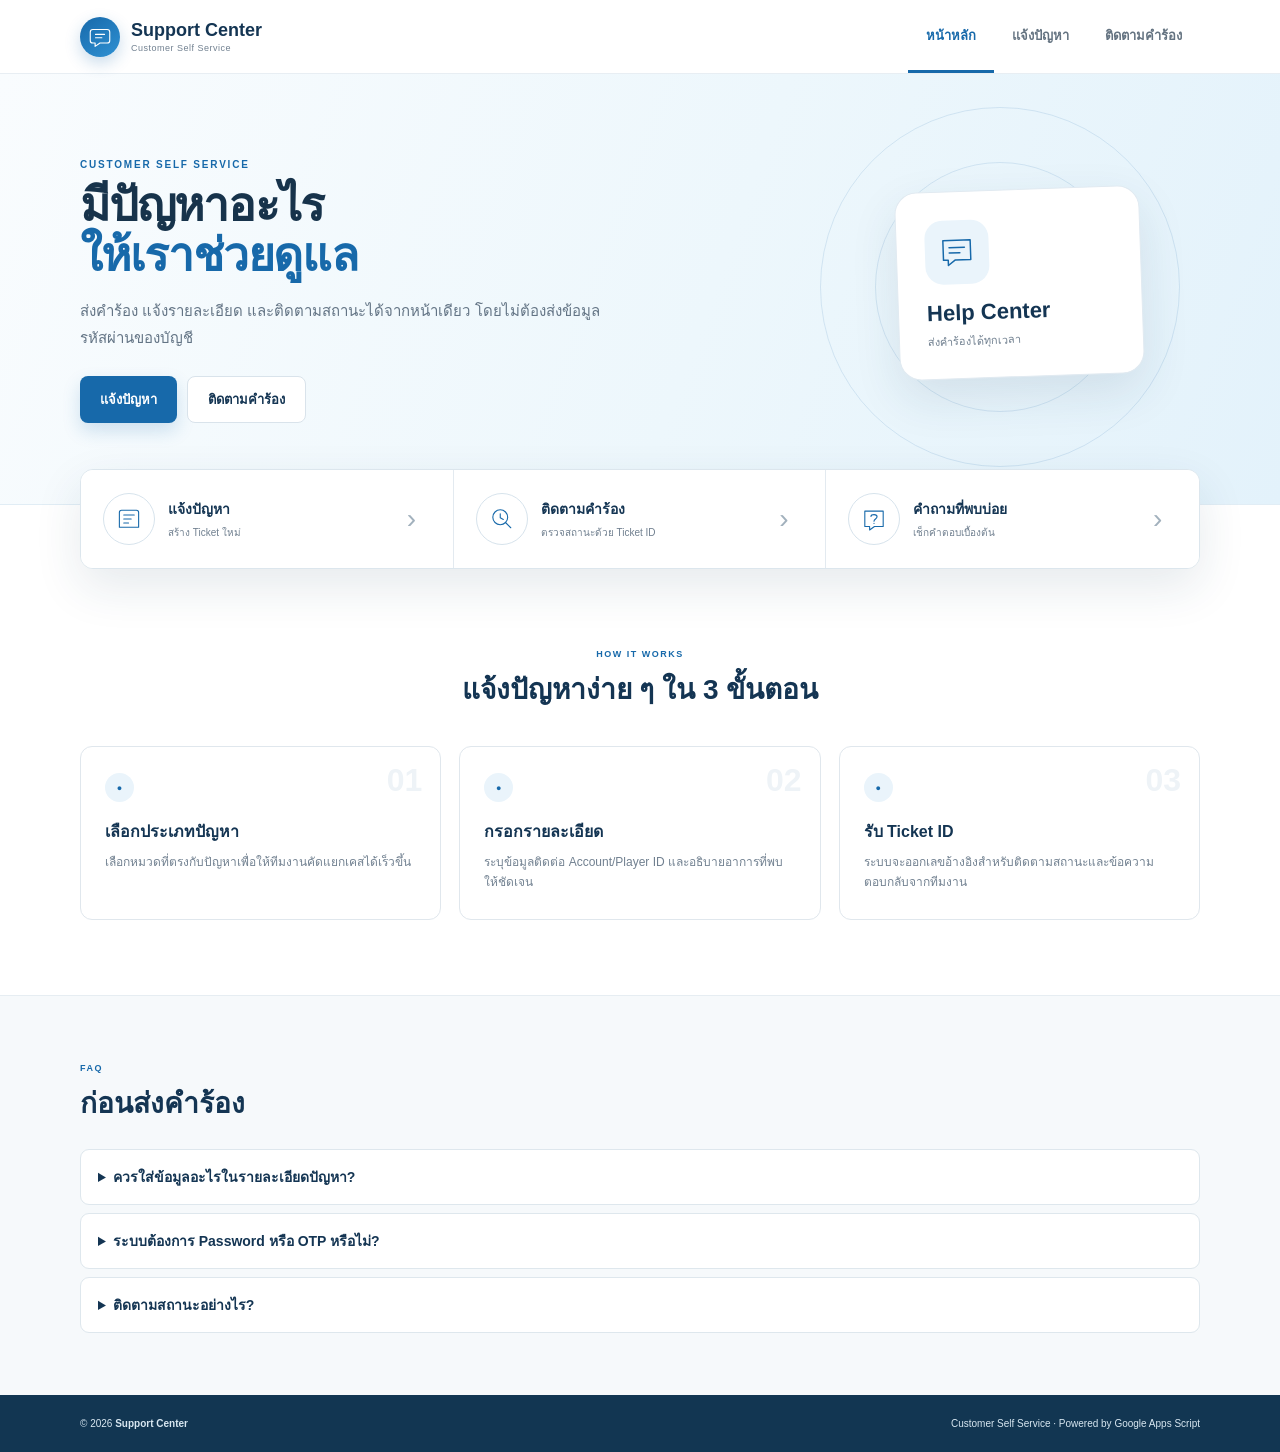
==== index.html @ 2b3e98c8 "Add files via upload" ====
<!doctype html>
<html lang="th">
<head>
  <meta charset="utf-8">
  <meta name="viewport" content="width=device-width,initial-scale=1,viewport-fit=cover">
  <meta name="theme-color" content="#1769aa">
  <meta name="description" content="Customer Self Service สำหรับแจ้งปัญหาและติดตามคำร้อง">
  <title>Support Center · Customer Self Service</title>
  <link rel="stylesheet" href="style.css?v=1.0">
</head>
<body>
  <div class="page-loader" id="pageLoader" aria-live="polite">
    <div class="loader-logo" aria-hidden="true">
      <svg viewBox="0 0 64 64"><path d="M13 12h38a7 7 0 0 1 7 7v22a7 7 0 0 1-7 7H32L19 57v-9h-6a7 7 0 0 1-7-7V19a7 7 0 0 1 7-7Z"/><path d="M20 25h24M20 34h17"/></svg>
    </div>
    <strong>Support Center</strong>
    <span>กำลังเตรียมระบบบริการช่วยเหลือ...</span>
  </div>

  <header class="topbar">
    <div class="topbar-inner shell">
      <a href="index.html" class="brand" aria-label="Support Center">
        <span class="brand-mark">
          <svg viewBox="0 0 64 64" aria-hidden="true"><path d="M13 12h38a7 7 0 0 1 7 7v22a7 7 0 0 1-7 7H32L19 57v-9h-6a7 7 0 0 1-7-7V19a7 7 0 0 1 7-7Z"/><path d="M20 25h24M20 34h17"/></svg>
        </span>
        <span><b data-brand>Support Center</b><small>Customer Self Service</small></span>
      </a>
      <nav class="topnav" aria-label="เมนูหลัก">
        <a class="active" href="index.html">หน้าหลัก</a>
        <a href="ticket.html">แจ้งปัญหา</a>
        <a href="track.html">ติดตามคำร้อง</a>
      </nav>
    </div>
  </header>

  <main>
    <section class="hero">
      <div class="shell hero-inner">
        <div class="hero-copy">
          <span class="eyebrow">CUSTOMER SELF SERVICE</span>
          <h1>มีปัญหาอะไร<br><span>ให้เราช่วยดูแล</span></h1>
          <p>ส่งคำร้อง แจ้งรายละเอียด และติดตามสถานะได้จากหน้าเดียว โดยไม่ต้องส่งข้อมูลรหัสผ่านของบัญชี</p>
          <div class="hero-actions">
            <a class="btn primary" href="ticket.html">แจ้งปัญหา</a>
            <a class="btn ghost" href="track.html">ติดตามคำร้อง</a>
          </div>
        </div>
        <div class="hero-visual" aria-hidden="true">
          <div class="support-orbit orbit-a"></div>
          <div class="support-orbit orbit-b"></div>
          <div class="support-card-float">
            <div class="float-icon">
              <svg viewBox="0 0 64 64"><path d="M9 12h46v33H29L17 54v-9H9z"/><path d="M19 24h26M19 33h18"/></svg>
            </div>
            <b>Help Center</b>
            <span>ส่งคำร้องได้ทุกเวลา</span>
          </div>
        </div>
      </div>
    </section>

    <section class="shell action-strip" aria-label="บริการด่วน">
      <a href="ticket.html" class="action-card">
        <span class="action-icon">
          <svg viewBox="0 0 64 64"><path d="M15 12h34a5 5 0 0 1 5 5v34H10V17a5 5 0 0 1 5-5Z"/><path d="M20 23h24M20 32h17M20 41h11"/></svg>
        </span>
        <div><strong>แจ้งปัญหา</strong><small>สร้าง Ticket ใหม่</small></div>
        <span class="arrow">›</span>
      </a>
      <a href="track.html" class="action-card">
        <span class="action-icon">
          <svg viewBox="0 0 64 64"><circle cx="28" cy="28" r="17"/><path d="m40 40 12 12M28 20v9l7 4"/></svg>
        </span>
        <div><strong>ติดตามคำร้อง</strong><small>ตรวจสถานะด้วย Ticket ID</small></div>
        <span class="arrow">›</span>
      </a>
      <a href="#faq" class="action-card">
        <span class="action-icon">
          <svg viewBox="0 0 64 64"><path d="M11 14h42v35H33l-11 8v-8H11z"/><path d="M25 26c.4-5 14-6 14 1 0 5-7 5-7 10M32 42h.01"/></svg>
        </span>
        <div><strong>คำถามที่พบบ่อย</strong><small>เช็กคำตอบเบื้องต้น</small></div>
        <span class="arrow">›</span>
      </a>
    </section>

    <section class="shell section-block">
      <div class="section-title center">
        <span>HOW IT WORKS</span>
        <h2>แจ้งปัญหาง่าย ๆ ใน 3 ขั้นตอน</h2>
      </div>
      <div class="steps-grid">
        <article class="step-card"><em>01</em><span class="step-icon">●</span><h3>เลือกประเภทปัญหา</h3><p>เลือกหมวดที่ตรงกับปัญหาเพื่อให้ทีมงานคัดแยกเคสได้เร็วขึ้น</p></article>
        <article class="step-card"><em>02</em><span class="step-icon">●</span><h3>กรอกรายละเอียด</h3><p>ระบุข้อมูลติดต่อ Account/Player ID และอธิบายอาการที่พบให้ชัดเจน</p></article>
        <article class="step-card"><em>03</em><span class="step-icon">●</span><h3>รับ Ticket ID</h3><p>ระบบจะออกเลขอ้างอิงสำหรับติดตามสถานะและข้อความตอบกลับจากทีมงาน</p></article>
      </div>
    </section>

    <section class="faq-band" id="faq">
      <div class="shell">
        <div class="section-title"><span>FAQ</span><h2>ก่อนส่งคำร้อง</h2></div>
        <div class="faq-list">
          <details><summary>ควรใส่ข้อมูลอะไรในรายละเอียดปัญหา?</summary><p>ระบุสิ่งที่กำลังทำก่อนเกิดปัญหา วันเวลาโดยประมาณ ข้อความ Error และขั้นตอนที่ลองแก้ไปแล้ว เพื่อช่วยให้ตรวจสอบได้เร็วขึ้น</p></details>
          <details><summary>ระบบต้องการ Password หรือ OTP หรือไม่?</summary><p>ไม่ต้องกรอก Password, OTP, Recovery Code หรือข้อมูลลับอื่นใดในฟอร์มแจ้งปัญหา</p></details>
          <details><summary>ติดตามสถานะอย่างไร?</summary><p>ใช้ Ticket ID ที่ได้รับหลังส่งคำร้องร่วมกับ Email เดียวกับที่ใช้แจ้งปัญหาในหน้า “ติดตามคำร้อง”</p></details>
        </div>
      </div>
    </section>
  </main>

  <footer class="footer"><div class="shell footer-inner"><span>© <span id="year"></span> <b data-brand>Support Center</b></span><span>Customer Self Service · Powered by Google Apps Script</span></div></footer>
  <script src="config.js?v=1.0"></script>
  <script src="common.js?v=1.0"></script>
</body>
</html>
---- style.css ----
:root{--blue:#1769aa;--blue2:#0e4f86;--blueSoft:#eaf4fb;--navy:#143553;--ink:#243444;--muted:#718090;--line:#d9e3eb;--soft:#f5f8fb;--white:#fff;--green:#198754;--amber:#c98214;--red:#c94848;--shadow:0 18px 48px rgba(25,61,91,.11);--radius:14px}*{box-sizing:border-box}html{scroll-behavior:smooth}body{margin:0;font-family:Arial,"Noto Sans Thai",Tahoma,sans-serif;color:var(--ink);background:#fff;font-size:14px}a{color:inherit}.shell{width:min(1120px,calc(100% - 36px));margin:auto}.topbar{height:74px;background:#fff;border-bottom:1px solid #e8eef3;position:sticky;top:0;z-index:30}.topbar-inner{height:100%;display:flex;align-items:center;justify-content:space-between;gap:28px}.brand{display:flex;align-items:center;gap:11px;text-decoration:none;color:var(--navy);min-width:220px}.brand-mark{display:grid;place-items:center;width:40px;height:40px;background:linear-gradient(145deg,var(--blue),#2f91d3);border-radius:50%;box-shadow:0 6px 16px rgba(23,105,170,.24)}.brand-mark svg{width:24px;height:24px;fill:none;stroke:#fff;stroke-width:3;stroke-linecap:round;stroke-linejoin:round}.brand b,.brand small{display:block}.brand b{font-size:18px;line-height:1}.brand small{margin-top:4px;font-size:9px;color:var(--muted);letter-spacing:.5px}.topnav{display:flex;height:100%;align-items:stretch}.topnav a{display:flex;align-items:center;padding:0 18px;text-decoration:none;font-size:13px;font-weight:700;color:#647381;border-bottom:3px solid transparent}.topnav a:hover,.topnav a.active{color:var(--blue);border-bottom-color:var(--blue)}.hero{min-height:430px;background:linear-gradient(110deg,#f9fcfe 0%,#edf7fc 55%,#e3f2fb 100%);overflow:hidden;border-bottom:1px solid #e1edf5}.hero-inner{min-height:430px;display:grid;grid-template-columns:1.05fr .95fr;align-items:center;position:relative}.hero-copy{padding:42px 0;position:relative;z-index:2}.eyebrow{font-size:10px;font-weight:800;letter-spacing:1.8px;color:var(--blue)}.hero h1{font-size:46px;line-height:1.08;margin:10px 0 16px;color:#17334b;letter-spacing:-1.2px}.hero h1 span{color:var(--blue)}.hero p{max-width:530px;font-size:15px;line-height:1.8;color:#637485;margin:0}.hero-actions{display:flex;gap:10px;margin-top:25px}.btn{appearance:none;border:0;border-radius:8px;padding:12px 20px;font:700 13px Arial,"Noto Sans Thai",Tahoma,sans-serif;text-decoration:none;display:inline-flex;align-items:center;justify-content:center;cursor:pointer;transition:.16s transform,.16s box-shadow,.16s background}.btn:hover{transform:translateY(-1px)}.btn.primary{background:var(--blue);color:#fff;box-shadow:0 8px 18px rgba(23,105,170,.18)}.btn.primary:hover{background:var(--blue2)}.btn.ghost{background:#fff;border:1px solid var(--line);color:var(--navy)}.hero-visual{height:100%;position:relative}.support-orbit{position:absolute;border:1px solid rgba(23,105,170,.13);border-radius:50%}.orbit-a{width:360px;height:360px;right:20px;top:33px}.orbit-b{width:250px;height:250px;right:75px;top:88px}.support-card-float{position:absolute;right:58px;top:115px;width:245px;background:#fff;border:1px solid #e1eaf1;border-radius:22px;padding:28px;box-shadow:var(--shadow);transform:rotate(-2deg)}.float-icon{width:64px;height:64px;border-radius:18px;background:var(--blueSoft);display:grid;place-items:center;margin-bottom:16px}.float-icon svg{width:38px;height:38px;fill:none;stroke:var(--blue);stroke-width:2.5;stroke-linecap:round;stroke-linejoin:round}.support-card-float b,.support-card-float span{display:block}.support-card-float b{font-size:22px;color:var(--navy)}.support-card-float span{font-size:11px;color:var(--muted);margin-top:6px}.action-strip{display:grid;grid-template-columns:repeat(3,1fr);margin-top:-36px;position:relative;z-index:5;background:#fff;border:1px solid #dce6ed;border-radius:13px;box-shadow:var(--shadow);overflow:hidden}.action-card{display:grid;grid-template-columns:54px 1fr 24px;align-items:center;gap:11px;padding:23px 22px;text-decoration:none;border-right:1px solid #e3eaf0;background:#fff;transition:.15s background}.action-card:last-child{border-right:0}.action-card:hover{background:#f7fbfe}.action-icon{width:52px;height:52px;border:1px solid #d7e3ec;border-radius:50%;display:grid;place-items:center}.action-icon svg{width:28px;height:28px;fill:none;stroke:var(--blue);stroke-width:2.5;stroke-linecap:round;stroke-linejoin:round}.action-card strong,.action-card small{display:block}.action-card strong{font-size:14px;color:var(--navy)}.action-card small{font-size:10px;color:var(--muted);margin-top:5px}.arrow{font-size:28px;color:#a2b1bd}.section-block{padding:75px 0}.section-title span{font-size:9px;font-weight:800;letter-spacing:1.5px;color:var(--blue)}.section-title h2{margin:7px 0 0;font-size:28px;color:var(--navy)}.section-title.center{text-align:center}.steps-grid{display:grid;grid-template-columns:repeat(3,1fr);gap:18px;margin-top:35px}.step-card{position:relative;padding:26px 24px;border:1px solid #e0e7ed;border-radius:12px;background:#fff}.step-card em{position:absolute;right:18px;top:15px;font-size:32px;font-style:normal;font-weight:800;color:#eef3f7}.step-icon{display:grid;place-items:center;width:29px;height:29px;border-radius:50%;background:var(--blueSoft);color:var(--blue);font-size:9px}.step-card h3{margin:17px 0 8px;color:var(--navy);font-size:16px}.step-card p{margin:0;font-size:12px;line-height:1.7;color:var(--muted)}.faq-band{background:#f6f9fb;border-top:1px solid #e6edf2;padding:62px 0}.faq-list{margin-top:24px;display:grid;gap:8px}.faq-list details{background:#fff;border:1px solid #dee7ed;border-radius:9px;padding:0 17px}.faq-list summary{cursor:pointer;padding:16px 0;font-weight:700;color:var(--navy)}.faq-list p{margin:0 0 17px;color:var(--muted);line-height:1.7;font-size:12px}.footer{background:#123652;color:#d8e7f1;padding:23px 0;font-size:10px}.footer-inner{display:flex;justify-content:space-between;gap:20px}.page-loader{position:fixed;inset:0;z-index:100;background:#fff;display:flex;align-items:center;justify-content:center;flex-direction:column;gap:7px;transition:.35s opacity,.35s visibility}.page-loader.hide{opacity:0;visibility:hidden}.loader-logo{width:58px;height:58px;display:grid;place-items:center;border-radius:50%;background:var(--blue);margin-bottom:7px;animation:pulse 1.1s infinite alternate}.loader-logo svg{width:34px;fill:none;stroke:#fff;stroke-width:3;stroke-linecap:round;stroke-linejoin:round}.page-loader strong{font-size:19px;color:var(--navy)}.page-loader span{font-size:10px;color:var(--muted)}@keyframes pulse{to{transform:scale(1.06);box-shadow:0 0 0 11px rgba(23,105,170,.08)}}
/* inner */.inner-page{background:#f6f9fb}.support-main{padding:42px 0 70px}.inner-hero{text-align:center;max-width:700px;margin:0 auto 30px}.inner-hero h1{font-size:34px;margin:7px 0;color:var(--navy)}.inner-hero p{margin:0;color:var(--muted);line-height:1.7}.progress-stepper{max-width:820px;margin:0 auto 24px;padding:0;display:grid;grid-template-columns:repeat(4,1fr);list-style:none;position:relative}.progress-stepper:before{content:"";position:absolute;left:12.5%;right:12.5%;top:18px;height:2px;background:#dce5ec}.progress-stepper li{position:relative;text-align:center;color:#93a0ac}.progress-stepper span{display:grid;place-items:center;width:36px;height:36px;border-radius:50%;background:#e7edf2;border:4px solid #f6f9fb;margin:auto;position:relative;z-index:2;font-size:11px;font-weight:800}.progress-stepper b{display:block;font-size:10px;margin-top:6px}.progress-stepper li.active,.progress-stepper li.done{color:var(--blue)}.progress-stepper li.active span,.progress-stepper li.done span{background:var(--blue);color:#fff}.ticket-wizard{max-width:900px;margin:auto}.wizard-panel{display:none;background:#fff;border:1px solid #dce5ec;border-radius:12px;box-shadow:0 9px 30px rgba(38,67,89,.06);padding:30px}.wizard-panel.active{display:block}.panel-head{border-bottom:1px solid #e7edf2;padding-bottom:17px;margin-bottom:22px}.panel-head>span{font-size:9px;letter-spacing:1.5px;font-weight:800;color:var(--blue)}.panel-head h2{font-size:22px;color:var(--navy);margin:6px 0}.panel-head p{font-size:11px;color:var(--muted);margin:0}.problem-grid{display:grid;grid-template-columns:repeat(3,1fr);gap:11px}.problem-option{position:relative;padding:20px 17px;border:1px solid #dce5ec;border-radius:10px;background:#fff;cursor:pointer;text-align:left;color:var(--ink);transition:.15s border,.15s background,.15s box-shadow}.problem-option:hover{border-color:#a8c8de;background:#f9fcfe}.problem-option.selected{border-color:var(--blue);background:var(--blueSoft);box-shadow:0 0 0 2px rgba(23,105,170,.08)}.problem-option svg{width:27px;height:27px;fill:none;stroke:var(--blue);stroke-width:2.3;stroke-linecap:round;stroke-linejoin:round}.problem-option b,.problem-option small{display:block}.problem-option b{font-size:13px;margin-top:12px;color:var(--navy)}.problem-option small{font-size:9px;color:var(--muted);margin-top:5px;line-height:1.5}.form-grid{display:grid;gap:16px}.form-grid.two{grid-template-columns:1fr 1fr}.form-grid label>span,.track-form label>span{display:block;font-size:11px;font-weight:700;color:#485968;margin-bottom:7px}.form-grid em{font-style:normal;color:var(--red)}input,textarea,select{width:100%;border:1px solid #cfdbe4;border-radius:7px;background:#fff;color:var(--ink);padding:12px 13px;font:400 13px Arial,"Noto Sans Thai",Tahoma,sans-serif;outline:none;transition:.15s border,.15s box-shadow}input:focus,textarea:focus,select:focus{border-color:#5a9ecb;box-shadow:0 0 0 3px rgba(23,105,170,.08)}input.invalid,textarea.invalid{border-color:#dc6b6b;background:#fffafa}textarea{min-height:170px;resize:vertical;line-height:1.6}.counter{display:block;text-align:right;margin-top:5px;color:var(--muted);font-size:9px}.security-note{display:flex;gap:9px;align-items:flex-start;background:#fff8e9;border:1px solid #f2ddb7;border-radius:8px;padding:12px 14px;margin-top:18px;font-size:10px;line-height:1.55;color:#715528}.security-note b{white-space:nowrap}.wizard-actions{display:flex;justify-content:space-between;gap:10px;margin-top:25px;padding-top:20px;border-top:1px solid #e8eef3}.wizard-actions.end{justify-content:flex-end}.upload-box{border:1px dashed #bfcfdb;border-radius:10px;padding:17px;background:#f9fbfc;display:grid;grid-template-columns:1fr auto;gap:12px;align-items:center}.upload-box b,.upload-box small{display:block}.upload-box b{font-size:11px}.upload-box small{color:var(--muted);font-size:9px;margin-top:4px}.upload-btn{display:inline-flex!important;align-items:center;justify-content:center;background:#fff;border:1px solid #cdd9e2;border-radius:7px;padding:9px 12px;font-size:10px;font-weight:700;cursor:pointer}.upload-btn input{display:none}.file-list{grid-column:1/-1;display:grid;gap:6px}.file-item{display:flex;justify-content:space-between;gap:10px;background:#fff;border:1px solid #e0e7ed;border-radius:7px;padding:8px 10px;font-size:9px}.file-item span:last-child{color:var(--muted)}.review-card{border:1px solid #dce5ec;border-radius:10px;overflow:hidden}.review-row{display:grid;grid-template-columns:170px 1fr;border-bottom:1px solid #e8eef3}.review-row:last-child{border-bottom:0}.review-row b{background:#f6f9fb;padding:12px 14px;font-size:10px;color:#61717e}.review-row span{padding:12px 14px;font-size:11px;white-space:pre-wrap;overflow-wrap:anywhere}.consent{display:flex;gap:10px;align-items:flex-start;margin-top:18px;font-size:10px;line-height:1.5;color:#637482}.consent input{width:auto;margin-top:1px}.hp-field,.hidden-frame{position:absolute!important;width:1px!important;height:1px!important;opacity:0!important;pointer-events:none!important}.modal-backdrop{position:fixed;inset:0;background:rgba(13,37,56,.76);display:grid;place-items:center;z-index:80;padding:20px}.modal-backdrop[hidden]{display:none}.success-modal{width:min(450px,100%);background:#fff;border-radius:14px;padding:30px;text-align:center;box-shadow:0 30px 100px rgba(0,0,0,.25);animation:pop .28s ease-out}.success-check{width:62px;height:62px;border-radius:50%;display:grid;place-items:center;margin:0 auto 16px;background:#e7f7ee;color:var(--green);font-size:28px;font-weight:800}.success-modal h2{font-size:24px;color:var(--navy);margin:6px 0}.success-modal p{font-size:11px;color:var(--muted)}.ticket-id{background:#f2f7fa;border:1px dashed #aac5d8;border-radius:8px;margin:18px 0;padding:14px;font:800 18px ui-monospace,Consolas,monospace;color:var(--blue);letter-spacing:.5px}.modal-actions{display:flex;gap:9px;justify-content:center}@keyframes pop{from{opacity:0;transform:scale(.94) translateY(10px)}}
/* track */.track-main{min-height:calc(100vh - 129px)}.track-hero{background:linear-gradient(120deg,#eaf5fb,#f8fcfe);padding:58px 18px 75px;border-bottom:1px solid #dfebf3}.track-card{width:min(550px,100%);margin:auto;background:#fff;border:1px solid #d9e4ec;border-radius:12px;padding:31px;box-shadow:var(--shadow)}.track-card h1{margin:7px 0;font-size:30px;color:var(--navy)}.track-card>p{margin:0;color:var(--muted);font-size:11px}.track-form{display:grid;gap:14px;margin-top:23px}.track-form .btn{margin-top:3px}.track-hint{margin-top:17px;border-top:1px solid #e7edf2;padding-top:15px;font-size:9px;line-height:1.55;color:var(--muted)}.track-result-wrap{padding:28px 0 60px}.track-result{background:#fff;border:1px solid #dbe5ec;border-radius:12px;padding:25px;box-shadow:0 8px 24px rgba(34,68,93,.06)}.result-head{display:flex;justify-content:space-between;gap:15px;align-items:flex-start;padding-bottom:16px;border-bottom:1px solid #e5edf2}.result-head h2{margin:5px 0 0;font-size:20px;color:var(--navy)}.status-pill{padding:7px 10px;border-radius:999px;font-size:9px;font-weight:800}.status-open{background:#eaf4fb;color:var(--blue)}.status-progress{background:#fff4df;color:#9b6815}.status-resolved{background:#e8f7ee;color:var(--green)}.status-closed{background:#edf0f3;color:#697682}.ticket-meta{display:grid;grid-template-columns:repeat(3,1fr);gap:10px;margin-top:16px}.meta-box{background:#f7f9fb;border-radius:8px;padding:11px}.meta-box span,.meta-box b{display:block}.meta-box span{font-size:8px;color:var(--muted)}.meta-box b{font-size:10px;margin-top:4px}.ticket-description,.staff-reply{margin-top:15px;border:1px solid #e0e7ed;border-radius:9px;padding:14px}.ticket-description b,.staff-reply b{display:block;font-size:10px;color:var(--navy);margin-bottom:7px}.ticket-description p,.staff-reply p{margin:0;font-size:11px;line-height:1.65;white-space:pre-wrap}.staff-reply{background:#f0f8fd;border-color:#cfe2ef}.track-error{text-align:center;padding:20px;color:var(--red);font-weight:700}
@media(max-width:820px){.topnav a{padding:0 10px}.hero-inner{grid-template-columns:1fr}.hero-visual{display:none}.hero{min-height:390px}.hero-inner{min-height:390px}.action-strip{grid-template-columns:1fr;margin-top:-25px}.action-card{border-right:0;border-bottom:1px solid #e3eaf0}.action-card:last-child{border-bottom:0}.steps-grid{grid-template-columns:1fr}.problem-grid{grid-template-columns:1fr 1fr}.form-grid.two{grid-template-columns:1fr}.ticket-meta{grid-template-columns:1fr 1fr}}
@media(max-width:600px){.shell{width:min(100% - 24px,1120px)}.topbar{height:auto}.topbar-inner{min-height:66px;flex-wrap:wrap;padding:10px 0 0}.brand{min-width:0}.topnav{width:100%;height:42px;justify-content:space-between;border-top:1px solid #eef2f5}.topnav a{flex:1;justify-content:center;font-size:10px}.hero h1{font-size:34px}.hero-actions{flex-direction:column;align-items:stretch}.action-card{padding:18px}.section-block{padding:55px 0}.section-title h2{font-size:23px}.footer-inner{flex-direction:column;gap:6px}.support-main{padding-top:28px}.progress-stepper b{font-size:8px}.wizard-panel{padding:20px 16px}.problem-grid{grid-template-columns:1fr}.review-row{grid-template-columns:1fr}.review-row b{padding-bottom:5px}.review-row span{padding-top:5px}.upload-box{grid-template-columns:1fr}.upload-btn{width:max-content}.modal-actions{flex-direction:column}.track-card{padding:23px 18px}.ticket-meta{grid-template-columns:1fr}.result-head{flex-direction:column}}
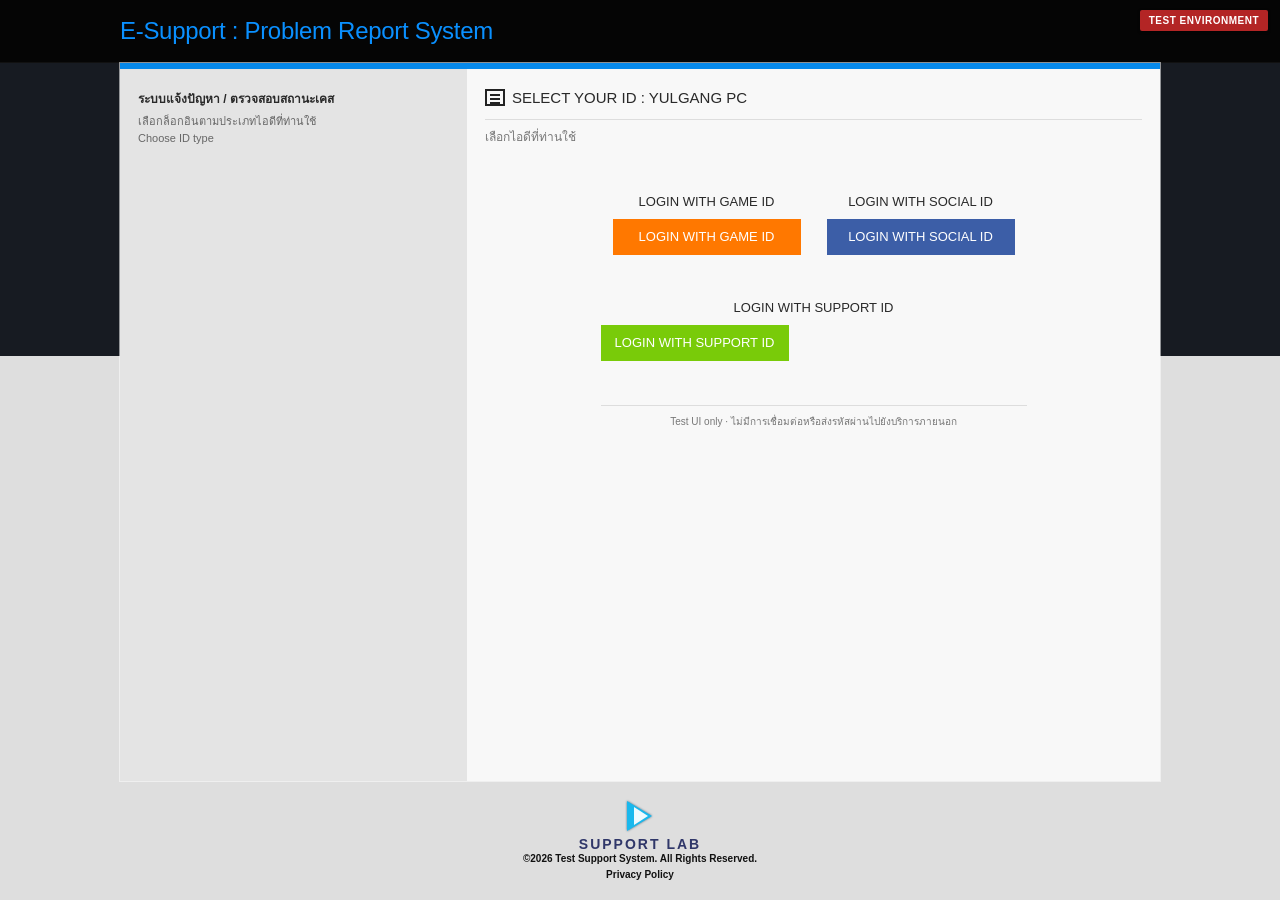
==== commit 38c30776: "Add files via upload" ====
--- a/index.html
+++ b/index.html
@@ -1,114 +1 @@
-<!doctype html>
-<html lang="th">
-<head>
-  <meta charset="utf-8">
-  <meta name="viewport" content="width=device-width,initial-scale=1,viewport-fit=cover">
-  <meta name="theme-color" content="#1769aa">
-  <meta name="description" content="Customer Self Service สำหรับแจ้งปัญหาและติดตามคำร้อง">
-  <title>Support Center · Customer Self Service</title>
-  <link rel="stylesheet" href="style.css?v=1.0">
-</head>
-<body>
-  <div class="page-loader" id="pageLoader" aria-live="polite">
-    <div class="loader-logo" aria-hidden="true">
-      <svg viewBox="0 0 64 64"><path d="M13 12h38a7 7 0 0 1 7 7v22a7 7 0 0 1-7 7H32L19 57v-9h-6a7 7 0 0 1-7-7V19a7 7 0 0 1 7-7Z"/><path d="M20 25h24M20 34h17"/></svg>
-    </div>
-    <strong>Support Center</strong>
-    <span>กำลังเตรียมระบบบริการช่วยเหลือ...</span>
-  </div>
-
-  <header class="topbar">
-    <div class="topbar-inner shell">
-      <a href="index.html" class="brand" aria-label="Support Center">
-        <span class="brand-mark">
-          <svg viewBox="0 0 64 64" aria-hidden="true"><path d="M13 12h38a7 7 0 0 1 7 7v22a7 7 0 0 1-7 7H32L19 57v-9h-6a7 7 0 0 1-7-7V19a7 7 0 0 1 7-7Z"/><path d="M20 25h24M20 34h17"/></svg>
-        </span>
-        <span><b data-brand>Support Center</b><small>Customer Self Service</small></span>
-      </a>
-      <nav class="topnav" aria-label="เมนูหลัก">
-        <a class="active" href="index.html">หน้าหลัก</a>
-        <a href="ticket.html">แจ้งปัญหา</a>
-        <a href="track.html">ติดตามคำร้อง</a>
-      </nav>
-    </div>
-  </header>
-
-  <main>
-    <section class="hero">
-      <div class="shell hero-inner">
-        <div class="hero-copy">
-          <span class="eyebrow">CUSTOMER SELF SERVICE</span>
-          <h1>มีปัญหาอะไร<br><span>ให้เราช่วยดูแล</span></h1>
-          <p>ส่งคำร้อง แจ้งรายละเอียด และติดตามสถานะได้จากหน้าเดียว โดยไม่ต้องส่งข้อมูลรหัสผ่านของบัญชี</p>
-          <div class="hero-actions">
-            <a class="btn primary" href="ticket.html">แจ้งปัญหา</a>
-            <a class="btn ghost" href="track.html">ติดตามคำร้อง</a>
-          </div>
-        </div>
-        <div class="hero-visual" aria-hidden="true">
-          <div class="support-orbit orbit-a"></div>
-          <div class="support-orbit orbit-b"></div>
-          <div class="support-card-float">
-            <div class="float-icon">
-              <svg viewBox="0 0 64 64"><path d="M9 12h46v33H29L17 54v-9H9z"/><path d="M19 24h26M19 33h18"/></svg>
-            </div>
-            <b>Help Center</b>
-            <span>ส่งคำร้องได้ทุกเวลา</span>
-          </div>
-        </div>
-      </div>
-    </section>
-
-    <section class="shell action-strip" aria-label="บริการด่วน">
-      <a href="ticket.html" class="action-card">
-        <span class="action-icon">
-          <svg viewBox="0 0 64 64"><path d="M15 12h34a5 5 0 0 1 5 5v34H10V17a5 5 0 0 1 5-5Z"/><path d="M20 23h24M20 32h17M20 41h11"/></svg>
-        </span>
-        <div><strong>แจ้งปัญหา</strong><small>สร้าง Ticket ใหม่</small></div>
-        <span class="arrow">›</span>
-      </a>
-      <a href="track.html" class="action-card">
-        <span class="action-icon">
-          <svg viewBox="0 0 64 64"><circle cx="28" cy="28" r="17"/><path d="m40 40 12 12M28 20v9l7 4"/></svg>
-        </span>
-        <div><strong>ติดตามคำร้อง</strong><small>ตรวจสถานะด้วย Ticket ID</small></div>
-        <span class="arrow">›</span>
-      </a>
-      <a href="#faq" class="action-card">
-        <span class="action-icon">
-          <svg viewBox="0 0 64 64"><path d="M11 14h42v35H33l-11 8v-8H11z"/><path d="M25 26c.4-5 14-6 14 1 0 5-7 5-7 10M32 42h.01"/></svg>
-        </span>
-        <div><strong>คำถามที่พบบ่อย</strong><small>เช็กคำตอบเบื้องต้น</small></div>
-        <span class="arrow">›</span>
-      </a>
-    </section>
-
-    <section class="shell section-block">
-      <div class="section-title center">
-        <span>HOW IT WORKS</span>
-        <h2>แจ้งปัญหาง่าย ๆ ใน 3 ขั้นตอน</h2>
-      </div>
-      <div class="steps-grid">
-        <article class="step-card"><em>01</em><span class="step-icon">●</span><h3>เลือกประเภทปัญหา</h3><p>เลือกหมวดที่ตรงกับปัญหาเพื่อให้ทีมงานคัดแยกเคสได้เร็วขึ้น</p></article>
-        <article class="step-card"><em>02</em><span class="step-icon">●</span><h3>กรอกรายละเอียด</h3><p>ระบุข้อมูลติดต่อ Account/Player ID และอธิบายอาการที่พบให้ชัดเจน</p></article>
-        <article class="step-card"><em>03</em><span class="step-icon">●</span><h3>รับ Ticket ID</h3><p>ระบบจะออกเลขอ้างอิงสำหรับติดตามสถานะและข้อความตอบกลับจากทีมงาน</p></article>
-      </div>
-    </section>
-
-    <section class="faq-band" id="faq">
-      <div class="shell">
-        <div class="section-title"><span>FAQ</span><h2>ก่อนส่งคำร้อง</h2></div>
-        <div class="faq-list">
-          <details><summary>ควรใส่ข้อมูลอะไรในรายละเอียดปัญหา?</summary><p>ระบุสิ่งที่กำลังทำก่อนเกิดปัญหา วันเวลาโดยประมาณ ข้อความ Error และขั้นตอนที่ลองแก้ไปแล้ว เพื่อช่วยให้ตรวจสอบได้เร็วขึ้น</p></details>
-          <details><summary>ระบบต้องการ Password หรือ OTP หรือไม่?</summary><p>ไม่ต้องกรอก Password, OTP, Recovery Code หรือข้อมูลลับอื่นใดในฟอร์มแจ้งปัญหา</p></details>
-          <details><summary>ติดตามสถานะอย่างไร?</summary><p>ใช้ Ticket ID ที่ได้รับหลังส่งคำร้องร่วมกับ Email เดียวกับที่ใช้แจ้งปัญหาในหน้า “ติดตามคำร้อง”</p></details>
-        </div>
-      </div>
-    </section>
-  </main>
-
-  <footer class="footer"><div class="shell footer-inner"><span>© <span id="year"></span> <b data-brand>Support Center</b></span><span>Customer Self Service · Powered by Google Apps Script</span></div></footer>
-  <script src="config.js?v=1.0"></script>
-  <script src="common.js?v=1.0"></script>
-</body>
-</html>
+<!doctype html><html lang="th"><head><meta charset="utf-8"><meta name="viewport" content="width=device-width,initial-scale=1"><title>E-Support · Select ID</title><link rel="stylesheet" href="style.css?v=1.2"></head><body><div class="test-ribbon">TEST ENVIRONMENT</div><header class="top-black"><div class="top-black-inner"><div class="top-title">E-Support : Problem Report System</div></div></header><main class="legacy-wrap"><section class="legacy-box"><aside class="legacy-side"><b>ระบบแจ้งปัญหา / ตรวจสอบสถานะเคส</b><span>เลือกล็อกอินตามประเภทไอดีที่ท่านใช้</span><span>Choose ID type</span></aside><div class="legacy-content"><div class="content-heading"><span class="tiny-icon"></span><span>SELECT YOUR ID : <span data-game></span></span></div><div class="subheading">เลือกไอดีที่ท่านใช้</div><div class="center-area"><div class="choice-row"><div class="choice"><div class="choice-title">LOGIN WITH GAME ID</div><a class="legacy-choice-btn orange" href="login-game.html">LOGIN WITH GAME ID</a></div><div class="choice"><div class="choice-title">LOGIN WITH SOCIAL ID</div><a class="legacy-choice-btn blue" href="login-account.html">LOGIN WITH SOCIAL ID</a></div></div><div class="choice" style="margin:45px auto 0"><div class="choice-title">LOGIN WITH SUPPORT ID</div><a class="legacy-choice-btn green" href="login-account.html">LOGIN WITH SUPPORT ID</a></div><hr class="content-rule"><div class="safe-note">Test UI only · ไม่มีการเชื่อมต่อหรือส่งรหัสผ่านไปยังบริการภายนอก</div></div></div></section><footer class="legacy-footer"><div class="brand-mark"><div class="brand-triangle"></div></div><div class="brand-word" data-brand>SUPPORT LAB</div><div class="footer-copy">©<span data-year></span> Test Support System. All Rights Reserved.</div><div class="privacy">Privacy Policy</div></footer></main><script src="config.js?v=1.2"></script><script src="common.js?v=1.2"></script></body></html>
--- a/style.css
+++ b/style.css
@@ -1,5 +1,8 @@
-:root{--blue:#1769aa;--blue2:#0e4f86;--blueSoft:#eaf4fb;--navy:#143553;--ink:#243444;--muted:#718090;--line:#d9e3eb;--soft:#f5f8fb;--white:#fff;--green:#198754;--amber:#c98214;--red:#c94848;--shadow:0 18px 48px rgba(25,61,91,.11);--radius:14px}*{box-sizing:border-box}html{scroll-behavior:smooth}body{margin:0;font-family:Arial,"Noto Sans Thai",Tahoma,sans-serif;color:var(--ink);background:#fff;font-size:14px}a{color:inherit}.shell{width:min(1120px,calc(100% - 36px));margin:auto}.topbar{height:74px;background:#fff;border-bottom:1px solid #e8eef3;position:sticky;top:0;z-index:30}.topbar-inner{height:100%;display:flex;align-items:center;justify-content:space-between;gap:28px}.brand{display:flex;align-items:center;gap:11px;text-decoration:none;color:var(--navy);min-width:220px}.brand-mark{display:grid;place-items:center;width:40px;height:40px;background:linear-gradient(145deg,var(--blue),#2f91d3);border-radius:50%;box-shadow:0 6px 16px rgba(23,105,170,.24)}.brand-mark svg{width:24px;height:24px;fill:none;stroke:#fff;stroke-width:3;stroke-linecap:round;stroke-linejoin:round}.brand b,.brand small{display:block}.brand b{font-size:18px;line-height:1}.brand small{margin-top:4px;font-size:9px;color:var(--muted);letter-spacing:.5px}.topnav{display:flex;height:100%;align-items:stretch}.topnav a{display:flex;align-items:center;padding:0 18px;text-decoration:none;font-size:13px;font-weight:700;color:#647381;border-bottom:3px solid transparent}.topnav a:hover,.topnav a.active{color:var(--blue);border-bottom-color:var(--blue)}.hero{min-height:430px;background:linear-gradient(110deg,#f9fcfe 0%,#edf7fc 55%,#e3f2fb 100%);overflow:hidden;border-bottom:1px solid #e1edf5}.hero-inner{min-height:430px;display:grid;grid-template-columns:1.05fr .95fr;align-items:center;position:relative}.hero-copy{padding:42px 0;position:relative;z-index:2}.eyebrow{font-size:10px;font-weight:800;letter-spacing:1.8px;color:var(--blue)}.hero h1{font-size:46px;line-height:1.08;margin:10px 0 16px;color:#17334b;letter-spacing:-1.2px}.hero h1 span{color:var(--blue)}.hero p{max-width:530px;font-size:15px;line-height:1.8;color:#637485;margin:0}.hero-actions{display:flex;gap:10px;margin-top:25px}.btn{appearance:none;border:0;border-radius:8px;padding:12px 20px;font:700 13px Arial,"Noto Sans Thai",Tahoma,sans-serif;text-decoration:none;display:inline-flex;align-items:center;justify-content:center;cursor:pointer;transition:.16s transform,.16s box-shadow,.16s background}.btn:hover{transform:translateY(-1px)}.btn.primary{background:var(--blue);color:#fff;box-shadow:0 8px 18px rgba(23,105,170,.18)}.btn.primary:hover{background:var(--blue2)}.btn.ghost{background:#fff;border:1px solid var(--line);color:var(--navy)}.hero-visual{height:100%;position:relative}.support-orbit{position:absolute;border:1px solid rgba(23,105,170,.13);border-radius:50%}.orbit-a{width:360px;height:360px;right:20px;top:33px}.orbit-b{width:250px;height:250px;right:75px;top:88px}.support-card-float{position:absolute;right:58px;top:115px;width:245px;background:#fff;border:1px solid #e1eaf1;border-radius:22px;padding:28px;box-shadow:var(--shadow);transform:rotate(-2deg)}.float-icon{width:64px;height:64px;border-radius:18px;background:var(--blueSoft);display:grid;place-items:center;margin-bottom:16px}.float-icon svg{width:38px;height:38px;fill:none;stroke:var(--blue);stroke-width:2.5;stroke-linecap:round;stroke-linejoin:round}.support-card-float b,.support-card-float span{display:block}.support-card-float b{font-size:22px;color:var(--navy)}.support-card-float span{font-size:11px;color:var(--muted);margin-top:6px}.action-strip{display:grid;grid-template-columns:repeat(3,1fr);margin-top:-36px;position:relative;z-index:5;background:#fff;border:1px solid #dce6ed;border-radius:13px;box-shadow:var(--shadow);overflow:hidden}.action-card{display:grid;grid-template-columns:54px 1fr 24px;align-items:center;gap:11px;padding:23px 22px;text-decoration:none;border-right:1px solid #e3eaf0;background:#fff;transition:.15s background}.action-card:last-child{border-right:0}.action-card:hover{background:#f7fbfe}.action-icon{width:52px;height:52px;border:1px solid #d7e3ec;border-radius:50%;display:grid;place-items:center}.action-icon svg{width:28px;height:28px;fill:none;stroke:var(--blue);stroke-width:2.5;stroke-linecap:round;stroke-linejoin:round}.action-card strong,.action-card small{display:block}.action-card strong{font-size:14px;color:var(--navy)}.action-card small{font-size:10px;color:var(--muted);margin-top:5px}.arrow{font-size:28px;color:#a2b1bd}.section-block{padding:75px 0}.section-title span{font-size:9px;font-weight:800;letter-spacing:1.5px;color:var(--blue)}.section-title h2{margin:7px 0 0;font-size:28px;color:var(--navy)}.section-title.center{text-align:center}.steps-grid{display:grid;grid-template-columns:repeat(3,1fr);gap:18px;margin-top:35px}.step-card{position:relative;padding:26px 24px;border:1px solid #e0e7ed;border-radius:12px;background:#fff}.step-card em{position:absolute;right:18px;top:15px;font-size:32px;font-style:normal;font-weight:800;color:#eef3f7}.step-icon{display:grid;place-items:center;width:29px;height:29px;border-radius:50%;background:var(--blueSoft);color:var(--blue);font-size:9px}.step-card h3{margin:17px 0 8px;color:var(--navy);font-size:16px}.step-card p{margin:0;font-size:12px;line-height:1.7;color:var(--muted)}.faq-band{background:#f6f9fb;border-top:1px solid #e6edf2;padding:62px 0}.faq-list{margin-top:24px;display:grid;gap:8px}.faq-list details{background:#fff;border:1px solid #dee7ed;border-radius:9px;padding:0 17px}.faq-list summary{cursor:pointer;padding:16px 0;font-weight:700;color:var(--navy)}.faq-list p{margin:0 0 17px;color:var(--muted);line-height:1.7;font-size:12px}.footer{background:#123652;color:#d8e7f1;padding:23px 0;font-size:10px}.footer-inner{display:flex;justify-content:space-between;gap:20px}.page-loader{position:fixed;inset:0;z-index:100;background:#fff;display:flex;align-items:center;justify-content:center;flex-direction:column;gap:7px;transition:.35s opacity,.35s visibility}.page-loader.hide{opacity:0;visibility:hidden}.loader-logo{width:58px;height:58px;display:grid;place-items:center;border-radius:50%;background:var(--blue);margin-bottom:7px;animation:pulse 1.1s infinite alternate}.loader-logo svg{width:34px;fill:none;stroke:#fff;stroke-width:3;stroke-linecap:round;stroke-linejoin:round}.page-loader strong{font-size:19px;color:var(--navy)}.page-loader span{font-size:10px;color:var(--muted)}@keyframes pulse{to{transform:scale(1.06);box-shadow:0 0 0 11px rgba(23,105,170,.08)}}
-/* inner */.inner-page{background:#f6f9fb}.support-main{padding:42px 0 70px}.inner-hero{text-align:center;max-width:700px;margin:0 auto 30px}.inner-hero h1{font-size:34px;margin:7px 0;color:var(--navy)}.inner-hero p{margin:0;color:var(--muted);line-height:1.7}.progress-stepper{max-width:820px;margin:0 auto 24px;padding:0;display:grid;grid-template-columns:repeat(4,1fr);list-style:none;position:relative}.progress-stepper:before{content:"";position:absolute;left:12.5%;right:12.5%;top:18px;height:2px;background:#dce5ec}.progress-stepper li{position:relative;text-align:center;color:#93a0ac}.progress-stepper span{display:grid;place-items:center;width:36px;height:36px;border-radius:50%;background:#e7edf2;border:4px solid #f6f9fb;margin:auto;position:relative;z-index:2;font-size:11px;font-weight:800}.progress-stepper b{display:block;font-size:10px;margin-top:6px}.progress-stepper li.active,.progress-stepper li.done{color:var(--blue)}.progress-stepper li.active span,.progress-stepper li.done span{background:var(--blue);color:#fff}.ticket-wizard{max-width:900px;margin:auto}.wizard-panel{display:none;background:#fff;border:1px solid #dce5ec;border-radius:12px;box-shadow:0 9px 30px rgba(38,67,89,.06);padding:30px}.wizard-panel.active{display:block}.panel-head{border-bottom:1px solid #e7edf2;padding-bottom:17px;margin-bottom:22px}.panel-head>span{font-size:9px;letter-spacing:1.5px;font-weight:800;color:var(--blue)}.panel-head h2{font-size:22px;color:var(--navy);margin:6px 0}.panel-head p{font-size:11px;color:var(--muted);margin:0}.problem-grid{display:grid;grid-template-columns:repeat(3,1fr);gap:11px}.problem-option{position:relative;padding:20px 17px;border:1px solid #dce5ec;border-radius:10px;background:#fff;cursor:pointer;text-align:left;color:var(--ink);transition:.15s border,.15s background,.15s box-shadow}.problem-option:hover{border-color:#a8c8de;background:#f9fcfe}.problem-option.selected{border-color:var(--blue);background:var(--blueSoft);box-shadow:0 0 0 2px rgba(23,105,170,.08)}.problem-option svg{width:27px;height:27px;fill:none;stroke:var(--blue);stroke-width:2.3;stroke-linecap:round;stroke-linejoin:round}.problem-option b,.problem-option small{display:block}.problem-option b{font-size:13px;margin-top:12px;color:var(--navy)}.problem-option small{font-size:9px;color:var(--muted);margin-top:5px;line-height:1.5}.form-grid{display:grid;gap:16px}.form-grid.two{grid-template-columns:1fr 1fr}.form-grid label>span,.track-form label>span{display:block;font-size:11px;font-weight:700;color:#485968;margin-bottom:7px}.form-grid em{font-style:normal;color:var(--red)}input,textarea,select{width:100%;border:1px solid #cfdbe4;border-radius:7px;background:#fff;color:var(--ink);padding:12px 13px;font:400 13px Arial,"Noto Sans Thai",Tahoma,sans-serif;outline:none;transition:.15s border,.15s box-shadow}input:focus,textarea:focus,select:focus{border-color:#5a9ecb;box-shadow:0 0 0 3px rgba(23,105,170,.08)}input.invalid,textarea.invalid{border-color:#dc6b6b;background:#fffafa}textarea{min-height:170px;resize:vertical;line-height:1.6}.counter{display:block;text-align:right;margin-top:5px;color:var(--muted);font-size:9px}.security-note{display:flex;gap:9px;align-items:flex-start;background:#fff8e9;border:1px solid #f2ddb7;border-radius:8px;padding:12px 14px;margin-top:18px;font-size:10px;line-height:1.55;color:#715528}.security-note b{white-space:nowrap}.wizard-actions{display:flex;justify-content:space-between;gap:10px;margin-top:25px;padding-top:20px;border-top:1px solid #e8eef3}.wizard-actions.end{justify-content:flex-end}.upload-box{border:1px dashed #bfcfdb;border-radius:10px;padding:17px;background:#f9fbfc;display:grid;grid-template-columns:1fr auto;gap:12px;align-items:center}.upload-box b,.upload-box small{display:block}.upload-box b{font-size:11px}.upload-box small{color:var(--muted);font-size:9px;margin-top:4px}.upload-btn{display:inline-flex!important;align-items:center;justify-content:center;background:#fff;border:1px solid #cdd9e2;border-radius:7px;padding:9px 12px;font-size:10px;font-weight:700;cursor:pointer}.upload-btn input{display:none}.file-list{grid-column:1/-1;display:grid;gap:6px}.file-item{display:flex;justify-content:space-between;gap:10px;background:#fff;border:1px solid #e0e7ed;border-radius:7px;padding:8px 10px;font-size:9px}.file-item span:last-child{color:var(--muted)}.review-card{border:1px solid #dce5ec;border-radius:10px;overflow:hidden}.review-row{display:grid;grid-template-columns:170px 1fr;border-bottom:1px solid #e8eef3}.review-row:last-child{border-bottom:0}.review-row b{background:#f6f9fb;padding:12px 14px;font-size:10px;color:#61717e}.review-row span{padding:12px 14px;font-size:11px;white-space:pre-wrap;overflow-wrap:anywhere}.consent{display:flex;gap:10px;align-items:flex-start;margin-top:18px;font-size:10px;line-height:1.5;color:#637482}.consent input{width:auto;margin-top:1px}.hp-field,.hidden-frame{position:absolute!important;width:1px!important;height:1px!important;opacity:0!important;pointer-events:none!important}.modal-backdrop{position:fixed;inset:0;background:rgba(13,37,56,.76);display:grid;place-items:center;z-index:80;padding:20px}.modal-backdrop[hidden]{display:none}.success-modal{width:min(450px,100%);background:#fff;border-radius:14px;padding:30px;text-align:center;box-shadow:0 30px 100px rgba(0,0,0,.25);animation:pop .28s ease-out}.success-check{width:62px;height:62px;border-radius:50%;display:grid;place-items:center;margin:0 auto 16px;background:#e7f7ee;color:var(--green);font-size:28px;font-weight:800}.success-modal h2{font-size:24px;color:var(--navy);margin:6px 0}.success-modal p{font-size:11px;color:var(--muted)}.ticket-id{background:#f2f7fa;border:1px dashed #aac5d8;border-radius:8px;margin:18px 0;padding:14px;font:800 18px ui-monospace,Consolas,monospace;color:var(--blue);letter-spacing:.5px}.modal-actions{display:flex;gap:9px;justify-content:center}@keyframes pop{from{opacity:0;transform:scale(.94) translateY(10px)}}
-/* track */.track-main{min-height:calc(100vh - 129px)}.track-hero{background:linear-gradient(120deg,#eaf5fb,#f8fcfe);padding:58px 18px 75px;border-bottom:1px solid #dfebf3}.track-card{width:min(550px,100%);margin:auto;background:#fff;border:1px solid #d9e4ec;border-radius:12px;padding:31px;box-shadow:var(--shadow)}.track-card h1{margin:7px 0;font-size:30px;color:var(--navy)}.track-card>p{margin:0;color:var(--muted);font-size:11px}.track-form{display:grid;gap:14px;margin-top:23px}.track-form .btn{margin-top:3px}.track-hint{margin-top:17px;border-top:1px solid #e7edf2;padding-top:15px;font-size:9px;line-height:1.55;color:var(--muted)}.track-result-wrap{padding:28px 0 60px}.track-result{background:#fff;border:1px solid #dbe5ec;border-radius:12px;padding:25px;box-shadow:0 8px 24px rgba(34,68,93,.06)}.result-head{display:flex;justify-content:space-between;gap:15px;align-items:flex-start;padding-bottom:16px;border-bottom:1px solid #e5edf2}.result-head h2{margin:5px 0 0;font-size:20px;color:var(--navy)}.status-pill{padding:7px 10px;border-radius:999px;font-size:9px;font-weight:800}.status-open{background:#eaf4fb;color:var(--blue)}.status-progress{background:#fff4df;color:#9b6815}.status-resolved{background:#e8f7ee;color:var(--green)}.status-closed{background:#edf0f3;color:#697682}.ticket-meta{display:grid;grid-template-columns:repeat(3,1fr);gap:10px;margin-top:16px}.meta-box{background:#f7f9fb;border-radius:8px;padding:11px}.meta-box span,.meta-box b{display:block}.meta-box span{font-size:8px;color:var(--muted)}.meta-box b{font-size:10px;margin-top:4px}.ticket-description,.staff-reply{margin-top:15px;border:1px solid #e0e7ed;border-radius:9px;padding:14px}.ticket-description b,.staff-reply b{display:block;font-size:10px;color:var(--navy);margin-bottom:7px}.ticket-description p,.staff-reply p{margin:0;font-size:11px;line-height:1.65;white-space:pre-wrap}.staff-reply{background:#f0f8fd;border-color:#cfe2ef}.track-error{text-align:center;padding:20px;color:var(--red);font-weight:700}
-@media(max-width:820px){.topnav a{padding:0 10px}.hero-inner{grid-template-columns:1fr}.hero-visual{display:none}.hero{min-height:390px}.hero-inner{min-height:390px}.action-strip{grid-template-columns:1fr;margin-top:-25px}.action-card{border-right:0;border-bottom:1px solid #e3eaf0}.action-card:last-child{border-bottom:0}.steps-grid{grid-template-columns:1fr}.problem-grid{grid-template-columns:1fr 1fr}.form-grid.two{grid-template-columns:1fr}.ticket-meta{grid-template-columns:1fr 1fr}}
-@media(max-width:600px){.shell{width:min(100% - 24px,1120px)}.topbar{height:auto}.topbar-inner{min-height:66px;flex-wrap:wrap;padding:10px 0 0}.brand{min-width:0}.topnav{width:100%;height:42px;justify-content:space-between;border-top:1px solid #eef2f5}.topnav a{flex:1;justify-content:center;font-size:10px}.hero h1{font-size:34px}.hero-actions{flex-direction:column;align-items:stretch}.action-card{padding:18px}.section-block{padding:55px 0}.section-title h2{font-size:23px}.footer-inner{flex-direction:column;gap:6px}.support-main{padding-top:28px}.progress-stepper b{font-size:8px}.wizard-panel{padding:20px 16px}.problem-grid{grid-template-columns:1fr}.review-row{grid-template-columns:1fr}.review-row b{padding-bottom:5px}.review-row span{padding-top:5px}.upload-box{grid-template-columns:1fr}.upload-btn{width:max-content}.modal-actions{flex-direction:column}.track-card{padding:23px 18px}.ticket-meta{grid-template-columns:1fr}.result-head{flex-direction:column}}
+*{box-sizing:border-box}html,body{margin:0;min-height:100%;font-family:Arial,Tahoma,"Noto Sans Thai",sans-serif;color:#292929}body{background:linear-gradient(#171b22 0 356px,#dedede 356px 100%);font-size:13px}a{color:inherit}.test-ribbon{position:fixed;right:12px;top:10px;z-index:99;background:#b32525;color:#fff;padding:5px 9px;font:700 10px Arial;border-radius:2px;box-shadow:0 1px 3px #0006;letter-spacing:.5px}.top-black{height:63px;background:#050505;border-bottom:1px solid #111}.top-black-inner{width:1040px;margin:auto;height:100%;display:flex;align-items:center}.top-title{color:#0a90ff;font-size:24px;font-weight:400;letter-spacing:-.3px}.legacy-wrap{width:1040px;margin:0 auto}.legacy-box{height:718px;background:#f5f5f5;border-top:6px solid #0789ea;display:grid;grid-template-columns:347px 1fr;box-shadow:0 0 0 1px #fff8}.legacy-side{background:#e4e4e4;padding:20px 18px}.legacy-side b{display:block;font-size:12px;margin-bottom:5px}.legacy-side span{display:block;font-size:11px;color:#666;line-height:1.55}.legacy-content{background:#f8f8f8;padding:20px 18px}.content-heading{height:31px;border-bottom:1px solid #ddd;font-size:15px;display:flex;align-items:flex-start;gap:7px}.tiny-icon{width:20px;height:17px;border:2px solid #222;display:inline-block;position:relative}.tiny-icon:after{content:"";position:absolute;left:3px;right:3px;top:3px;height:2px;background:#222;box-shadow:0 4px 0 #222,0 8px 0 #222}.subheading{font-size:12px;color:#777;margin-top:7px}.center-area{width:426px;margin:48px auto 0;text-align:center}.choice-row{display:flex;justify-content:center;gap:26px;align-items:flex-end}.choice{min-width:188px}.choice-title{font-size:13px;margin-bottom:10px}.legacy-choice-btn{display:block;width:188px;height:36px;border:0;color:#fff;font-size:13px;line-height:36px;text-decoration:none;cursor:pointer}.orange{background:#ff7800}.blue{background:#3c5ea7}.green{background:#79cb09}.flow-select{width:426px;height:31px;border:1px solid #ccc;background:#fff;padding:0 13px;font-size:13px;color:#555}.small-submit{margin-top:17px;border:1px solid #777;background:#eee;padding:3px 8px;font-size:12px;cursor:pointer}.content-rule{width:426px;margin:44px auto 0;border:0;border-top:1px solid #ddd}.legacy-footer{text-align:center;padding-top:19px;color:#111;font-size:10px}.brand-mark{width:76px;margin:0 auto 5px}.brand-triangle{width:31px;height:31px;margin:auto;position:relative;transform:rotate(0deg)}.brand-triangle:before{content:"";position:absolute;left:2px;top:1px;border-top:15px solid transparent;border-bottom:15px solid transparent;border-left:25px solid #19b8ed;filter:drop-shadow(0 0 1px #476b83)}.brand-triangle:after{content:"";position:absolute;left:9px;top:7px;border-top:9px solid transparent;border-bottom:9px solid transparent;border-left:14px solid #eefbff}.brand-word{font-size:14px;letter-spacing:2px;color:#303769;font-weight:bold}.footer-copy{font-weight:bold;line-height:1.45}.privacy{font-weight:bold;margin-top:2px}.safe-note{font-size:10px;color:#777;margin-top:8px}
+/* report + track */
+.form-area{width:600px;margin:22px auto 0}.form-table{width:100%;border-collapse:collapse;border:1px solid #d2d2d2;background:#fff}.form-table th{width:180px;text-align:right;vertical-align:top;background:#eee;border-bottom:1px solid #ddd;padding:11px 13px;font-weight:normal}.form-table td{border-bottom:1px solid #e1e1e1;padding:8px 10px}.form-table input,.form-table textarea,.form-table select{width:100%;border:1px solid #ccc;padding:7px 8px;font:13px Arial;background:#fff}.form-table textarea{height:120px;resize:vertical}.required{color:#d50000}.form-actions{text-align:center;padding:14px}.legacy-action{border:0;color:#fff;background:#158ce4;min-width:130px;padding:9px 20px;font-weight:bold;cursor:pointer}.legacy-action.secondary{background:#8c8c8c;margin-right:8px}.upload-help{font-size:10px;color:#777;margin-top:4px}.files{font-size:11px;margin-top:6px}.files button{border:0;background:none;color:#d00;cursor:pointer}.notice-box{width:600px;margin:12px auto;padding:9px 12px;background:#fffbe8;border:1px solid #eadf9a;color:#6b642c;font-size:11px}.review{width:600px;margin:20px auto;background:#fff;border:1px solid #ccc}.review div{display:grid;grid-template-columns:165px 1fr;border-bottom:1px solid #e4e4e4}.review b{background:#eee;padding:9px;text-align:right}.review span{padding:9px;white-space:pre-wrap}.modal{position:fixed;inset:0;background:#0008;display:flex;align-items:center;justify-content:center;z-index:200}.modal[hidden]{display:none}.modal-card{background:#fff;width:420px;border-top:6px solid #0789ea;padding:26px;text-align:center;box-shadow:0 10px 50px #0007}.ticket-code{font:bold 22px Consolas,monospace;background:#f2f2f2;border:1px dashed #999;padding:13px;margin:15px 0}.track-card{width:540px;margin:28px auto;background:#fff;border:1px solid #ccc;padding:22px}.track-card label{display:grid;grid-template-columns:120px 1fr;gap:10px;align-items:center;margin:10px 0}.track-card input{padding:8px;border:1px solid #ccc}.track-result{width:600px;margin:18px auto;background:#fff;border:1px solid #c8c8c8}.track-result .head{padding:13px;background:#eee;border-bottom:1px solid #ccc;display:flex;justify-content:space-between}.status{padding:4px 8px;color:#fff;font-size:10px}.status.open{background:#168bd2}.status.progress{background:#e59c00}.status.resolved{background:#4aa416}.status.closed{background:#777}.track-result .body{padding:15px}.meta{display:grid;grid-template-columns:repeat(3,1fr);gap:8px;margin-bottom:12px}.meta div{background:#f4f4f4;padding:8px}.meta small{display:block;color:#777}.reply{margin-top:12px;border-left:4px solid #168bd2;background:#eef8ff;padding:10px}.error{padding:14px;color:#b50000;text-align:center}.hp{position:absolute!important;left:-9999px!important}.hidden-frame{display:none}
+/* modern dummy auth */
+.modern-body{min-height:100vh;background:#111;color:#222;position:relative;overflow:hidden}.poster-grid{position:fixed;inset:46px 0 0;display:grid;grid-template-columns:repeat(7,1fr);grid-auto-rows:280px;gap:6px;filter:saturate(.8)}.poster{background:linear-gradient(145deg,#273a5f,#541e33 55%,#a2571f);position:relative;overflow:hidden}.poster:nth-child(3n){background:linear-gradient(145deg,#2e425b,#234c35 55%,#6d5d1d)}.poster:nth-child(4n){background:linear-gradient(145deg,#7b342d,#311f47 55%,#17344f)}.poster:before{content:"GAME";position:absolute;inset:auto 10px 18px;text-align:center;color:#fff7;font-size:28px;font-weight:bold;transform:skew(-8deg)}.modern-overlay{position:fixed;inset:46px 0 0;background:#0009}.modern-nav{height:46px;background:#15171d;position:relative;z-index:3}.modern-nav-inner{width:1170px;margin:auto;height:100%;display:flex;align-items:center;justify-content:space-between;color:#fff}.modern-logo{display:flex;align-items:center;gap:10px;font-weight:bold;letter-spacing:2px}.mini-triangle{width:25px;height:25px;position:relative}.mini-triangle:before{content:"";position:absolute;border-top:12px solid transparent;border-bottom:12px solid transparent;border-left:20px solid #18b7ec}.modern-card{position:relative;z-index:4;width:470px;margin:145px auto 0;background:#fff;border-radius:8px;padding:31px 25px 62px;box-shadow:0 6px 30px #0007}.modern-card .logo-center{text-align:center;font-size:26px;letter-spacing:3px;color:#292963}.modern-card h2{text-align:center;margin:22px 0 38px}.modern-card label{display:block;font-weight:bold;margin:0 0 18px}.modern-card input{display:block;width:100%;height:50px;margin-top:7px;border:1px solid #ececf1;border-radius:6px;background:#fafafa;padding:0 12px;font-size:14px}.modern-login{width:100%;height:48px;background:#0f97ed;color:#fff;border:0;border-radius:6px;font-weight:bold;cursor:pointer}.modern-links{display:flex;justify-content:space-between;color:#1596ee;font-weight:bold;font-size:12px;margin-top:24px}.cookie-mock{position:fixed;left:16px;right:16px;bottom:12px;height:63px;background:#111e;color:#eee;z-index:5;padding:14px;font-size:12px}.cookie-mock button{position:absolute;right:14px;top:16px;background:#0c8bd4;color:#fff;border:0;border-radius:20px;padding:9px 34px}.dummy-warning{background:#fff4cf;border:1px solid #ecd57b;padding:8px;font-size:11px;margin-bottom:13px;color:#665515}
+/* legacy dummy auth */
+.legacy-login-body{margin:0;background:linear-gradient(#181c22 0 355px,#ddd 355px);font-family:Arial,Tahoma,sans-serif}.login-top{height:64px;background:#050505}.login-top-inner{width:890px;margin:auto;padding-top:17px;color:#078ff0;font-size:24px;font-style:italic;font-weight:bold}.login-shell{width:890px;height:454px;margin:auto;background:#eee}.login-strip{height:36px;background:#0874c9;color:#fff;padding:10px 17px;font-weight:bold}.login-white{width:650px;height:213px;background:#fff;margin:27px auto;padding:21px 14px}.login-white label{display:block;color:#666;margin-bottom:14px}.login-white input{display:block;width:320px;height:28px;border:1px solid #ddd;margin-top:6px}.login-green{width:240px;height:34px;background:#79cb09;color:#fff;border:0;font-weight:bold}.legacy-login-footer{text-align:center;margin-top:58px;color:#aaa;font-size:10px}
+@media(max-width:1080px){.top-black-inner,.legacy-wrap{width:94vw}.legacy-box{grid-template-columns:31% 69%}.center-area{max-width:90%}.legacy-content{min-width:0}.modern-nav-inner{width:94vw}.form-area,.notice-box,.review,.track-result{width:90%}}@media(max-width:720px){body{background:#ddd}.legacy-box{height:auto;min-height:650px;grid-template-columns:1fr}.legacy-side{padding:12px}.legacy-content{padding:15px}.center-area{margin-top:25px}.choice-row{flex-direction:column;align-items:center}.top-title{font-size:19px}.legacy-wrap,.top-black-inner{width:100%}.top-black-inner{padding:0 14px}.form-area,.notice-box,.review,.track-card,.track-result{width:96%}.form-table th{width:120px}.modern-card{width:92vw;margin-top:90px}.poster-grid{grid-template-columns:repeat(3,1fr)}.login-shell,.login-top-inner{width:100%}.login-white{width:90%}.meta{grid-template-columns:1fr}}
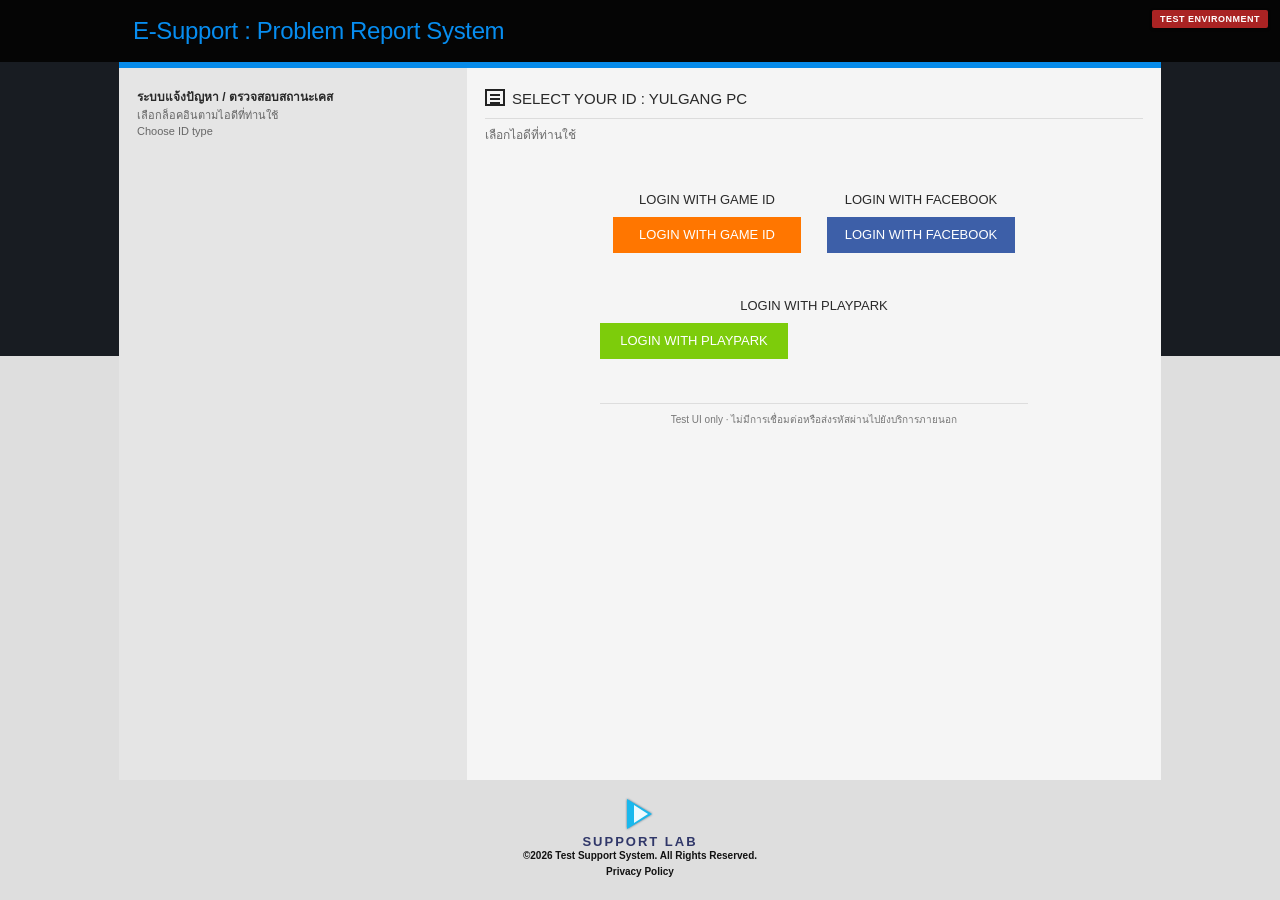
==== commit e7c3bee3: "Add files via upload" ====
--- a/index.html
+++ b/index.html
@@ -1 +1 @@
-<!doctype html><html lang="th"><head><meta charset="utf-8"><meta name="viewport" content="width=device-width,initial-scale=1"><title>E-Support · Select ID</title><link rel="stylesheet" href="style.css?v=1.2"></head><body><div class="test-ribbon">TEST ENVIRONMENT</div><header class="top-black"><div class="top-black-inner"><div class="top-title">E-Support : Problem Report System</div></div></header><main class="legacy-wrap"><section class="legacy-box"><aside class="legacy-side"><b>ระบบแจ้งปัญหา / ตรวจสอบสถานะเคส</b><span>เลือกล็อกอินตามประเภทไอดีที่ท่านใช้</span><span>Choose ID type</span></aside><div class="legacy-content"><div class="content-heading"><span class="tiny-icon"></span><span>SELECT YOUR ID : <span data-game></span></span></div><div class="subheading">เลือกไอดีที่ท่านใช้</div><div class="center-area"><div class="choice-row"><div class="choice"><div class="choice-title">LOGIN WITH GAME ID</div><a class="legacy-choice-btn orange" href="login-game.html">LOGIN WITH GAME ID</a></div><div class="choice"><div class="choice-title">LOGIN WITH SOCIAL ID</div><a class="legacy-choice-btn blue" href="login-account.html">LOGIN WITH SOCIAL ID</a></div></div><div class="choice" style="margin:45px auto 0"><div class="choice-title">LOGIN WITH SUPPORT ID</div><a class="legacy-choice-btn green" href="login-account.html">LOGIN WITH SUPPORT ID</a></div><hr class="content-rule"><div class="safe-note">Test UI only · ไม่มีการเชื่อมต่อหรือส่งรหัสผ่านไปยังบริการภายนอก</div></div></div></section><footer class="legacy-footer"><div class="brand-mark"><div class="brand-triangle"></div></div><div class="brand-word" data-brand>SUPPORT LAB</div><div class="footer-copy">©<span data-year></span> Test Support System. All Rights Reserved.</div><div class="privacy">Privacy Policy</div></footer></main><script src="config.js?v=1.2"></script><script src="common.js?v=1.2"></script></body></html>+<!doctype html><html lang="th"><head><meta charset="utf-8"><meta name="viewport" content="width=device-width,initial-scale=1"><title>E-Support · Select ID</title><link rel="stylesheet" href="style.css?v=1.3"></head><body><div class="test-ribbon">TEST ENVIRONMENT</div><header class="top-black"><div class="top-black-inner"><div class="top-title">E-Support : Problem Report System</div></div></header><main class="legacy-wrap"><section class="legacy-box"><aside class="legacy-side"><b>ระบบแจ้งปัญหา / ตรวจสอบสถานะเคส</b><span>เลือกล็อคอินตามไอดีที่ท่านใช้</span><span>Choose ID type</span></aside><div class="legacy-content"><div class="content-heading"><span class="tiny-icon"></span><span>SELECT YOUR ID : <span data-game></span></span></div><div class="subheading">เลือกไอดีที่ท่านใช้</div><div class="center-area"><div class="choice-row"><div class="choice"><div class="choice-title">LOGIN WITH GAME ID</div><a class="legacy-choice-btn orange" href="login-game.html">LOGIN WITH GAME ID</a></div><div class="choice"><div class="choice-title">LOGIN WITH FACEBOOK</div><a class="legacy-choice-btn blue facebook-btn" href="login-account.html">LOGIN WITH FACEBOOK</a></div></div><div class="choice" style="margin:45px auto 0"><div class="choice-title">LOGIN WITH PLAYPARK</div><a class="legacy-choice-btn green playpark-btn" href="login-account.html">LOGIN WITH PLAYPARK</a></div><hr class="content-rule"><div class="safe-note">Test UI only · ไม่มีการเชื่อมต่อหรือส่งรหัสผ่านไปยังบริการภายนอก</div></div></div></section><footer class="legacy-footer"><div class="brand-mark"><div class="brand-triangle"></div></div><div class="brand-word" data-brand>SUPPORT LAB</div><div class="footer-copy">©<span data-year></span> Test Support System. All Rights Reserved.</div><div class="privacy">Privacy Policy</div></footer></main><script src="config.js?v=1.3"></script><script src="common.js?v=1.3"></script></body></html>
--- a/style.css
+++ b/style.css
@@ -6,3 +6,74 @@
 /* legacy dummy auth */
 .legacy-login-body{margin:0;background:linear-gradient(#181c22 0 355px,#ddd 355px);font-family:Arial,Tahoma,sans-serif}.login-top{height:64px;background:#050505}.login-top-inner{width:890px;margin:auto;padding-top:17px;color:#078ff0;font-size:24px;font-style:italic;font-weight:bold}.login-shell{width:890px;height:454px;margin:auto;background:#eee}.login-strip{height:36px;background:#0874c9;color:#fff;padding:10px 17px;font-weight:bold}.login-white{width:650px;height:213px;background:#fff;margin:27px auto;padding:21px 14px}.login-white label{display:block;color:#666;margin-bottom:14px}.login-white input{display:block;width:320px;height:28px;border:1px solid #ddd;margin-top:6px}.login-green{width:240px;height:34px;background:#79cb09;color:#fff;border:0;font-weight:bold}.legacy-login-footer{text-align:center;margin-top:58px;color:#aaa;font-size:10px}
 @media(max-width:1080px){.top-black-inner,.legacy-wrap{width:94vw}.legacy-box{grid-template-columns:31% 69%}.center-area{max-width:90%}.legacy-content{min-width:0}.modern-nav-inner{width:94vw}.form-area,.notice-box,.review,.track-result{width:90%}}@media(max-width:720px){body{background:#ddd}.legacy-box{height:auto;min-height:650px;grid-template-columns:1fr}.legacy-side{padding:12px}.legacy-content{padding:15px}.center-area{margin-top:25px}.choice-row{flex-direction:column;align-items:center}.top-title{font-size:19px}.legacy-wrap,.top-black-inner{width:100%}.top-black-inner{padding:0 14px}.form-area,.notice-box,.review,.track-card,.track-result{width:96%}.form-table th{width:120px}.modern-card{width:92vw;margin-top:90px}.poster-grid{grid-template-columns:repeat(3,1fr)}.login-shell,.login-top-inner{width:100%}.login-white{width:90%}.meta{grid-template-columns:1fr}}
+
+
+/* ===== v1.3 source-faithful geometry ===== */
+:root{
+  --legacy-blue:#078bea;
+  --legacy-bg:#efefef;
+  --legacy-side:#e7e7e7;
+  --legacy-dark:#050505;
+}
+body{font-family:Arial,Tahoma,sans-serif;background:linear-gradient(#181c22 0 356px,#dedede 356px 100%)}
+.top-black{height:62px;background:#050505;border:0}
+.top-black-inner{width:1042px;padding:0 14px}
+.top-title{font-size:24px;line-height:62px;color:#078df0;font-weight:400;letter-spacing:-.35px}
+.legacy-wrap{width:1042px}
+.legacy-box{height:718px;border-top:6px solid #078bea;grid-template-columns:348px 694px;background:#efefef;box-shadow:none}
+.legacy-side{background:#e5e5e5;padding:21px 18px 18px}
+.legacy-side b{font-size:12px;line-height:1.35;margin:0 0 3px}
+.legacy-side span{font-size:11px;line-height:1.45;color:#666}
+.legacy-content{background:#f5f5f5;padding:20px 18px}
+.content-heading{height:31px;border-bottom:1px solid #dcdcdc;font-size:15px;line-height:19px;padding-top:1px}
+.subheading{font-size:12px;color:#6c6c6c;margin-top:6px}
+.center-area{width:428px;margin:48px auto 0}
+.choice-row{gap:26px}
+.choice{min-width:188px}
+.choice-title{font-size:13px;margin-bottom:10px;font-weight:400}
+.legacy-choice-btn{width:188px;height:36px;line-height:36px;font-size:13px;font-weight:400}
+.orange{background:#ff7600}.blue{background:#3d5fa8}.green{background:#7dcc0b}
+.content-rule{width:428px;margin-top:44px;border-color:#ddd}
+.flow-select{width:428px;height:31px;font-size:13px}
+.small-submit{margin-top:17px;padding:3px 8px;font-size:12px;background:#f2f2f2;border:1px solid #777}
+.legacy-footer{padding-top:18px;font-size:10px}
+.brand-word{font-size:13px;letter-spacing:2px}
+
+/* exact visual ratios from legacy game-login reference; still demo-only */
+.legacy-login-body{background:linear-gradient(#181c22 0 355px,#ddd 355px);min-height:100vh}
+.login-top{height:64px;background:#050505}
+.login-top-inner{width:890px;padding-top:17px;font-size:24px;color:#078ff0;font-style:italic;font-weight:bold}
+.login-shell{width:890px;height:454px;background:#eee}
+.login-strip{height:36px;padding:10px 17px;background:#0b76cb;font-size:12px}
+.login-white{width:650px;height:213px;margin:27px auto 0;padding:48px 14px 18px;position:relative}
+.login-safe-label{position:absolute;right:12px;top:8px;color:#a23b3b;font-size:9px;font-weight:bold;letter-spacing:.4px}
+.login-white label{font-size:12px;color:#666;margin:0 0 14px}
+.login-white input{width:320px;height:28px;margin-top:6px;border:1px solid #ddd;background:#fff;padding:4px 7px}
+.login-green{width:240px;height:34px;margin-top:-4px;background:#7dcb0b;font-size:12px}
+.legacy-login-footer{margin-top:58px}
+
+/* modern auth reference: Inter, narrow nav, white center card */
+.modern-body{font-family:Inter,Arial,Tahoma,sans-serif;background:#111}
+.modern-nav{height:47px;background:#16181e}
+.modern-nav-inner{width:1170px;height:47px}
+.modern-logo{font-size:13px;color:#f1f1f4;gap:9px;letter-spacing:2px}
+.modern-card{width:470px;min-height:555px;margin:144px auto 0;border-radius:8px;padding:30px 25px 55px;box-shadow:0 7px 25px #0006}
+.logo-center{display:flex;align-items:center;justify-content:center;gap:12px;font-size:27px;letter-spacing:3px;color:#2a2a66;font-weight:600}
+.modern-play-icon{width:42px;height:42px;border-radius:13px;background:linear-gradient(145deg,#22b8e4,#1464d7);position:relative;display:inline-block;transform:rotate(0deg)}
+.modern-play-icon:after{content:"";position:absolute;left:14px;top:10px;border-top:11px solid transparent;border-bottom:11px solid transparent;border-left:17px solid #dff8ff}
+.modern-card h2{font-size:22px;margin:22px 0 38px}
+.modern-safe-label{text-align:center;font-size:9px;color:#a23b3b;font-weight:700;letter-spacing:.45px;margin:-24px 0 20px}
+.modern-card label{font-size:13px;margin-bottom:18px}
+.modern-card input{height:50px;font-family:Inter,Arial,sans-serif;font-size:14px;background:#fafafa;border:1px solid #eeeeF2;border-radius:6px}
+.modern-login{height:48px;font-size:13px;background:#1597ee}
+.modern-links{font-size:12px;margin-top:24px}
+.cookie-mock{height:64px;bottom:12px;border-radius:0;background:#111e;padding:14px 14px;font-size:12px}
+.cookie-mock button{top:16px;min-width:162px}
+
+/* keep visual disclaimer clearly outside interactive credential fields */
+.test-ribbon{font-size:9px;padding:4px 8px;background:#a92323}
+
+@media(max-width:1080px){
+  .top-black-inner,.legacy-wrap{width:94vw}
+  .legacy-box{grid-template-columns:33.4% 66.6%}
+}
